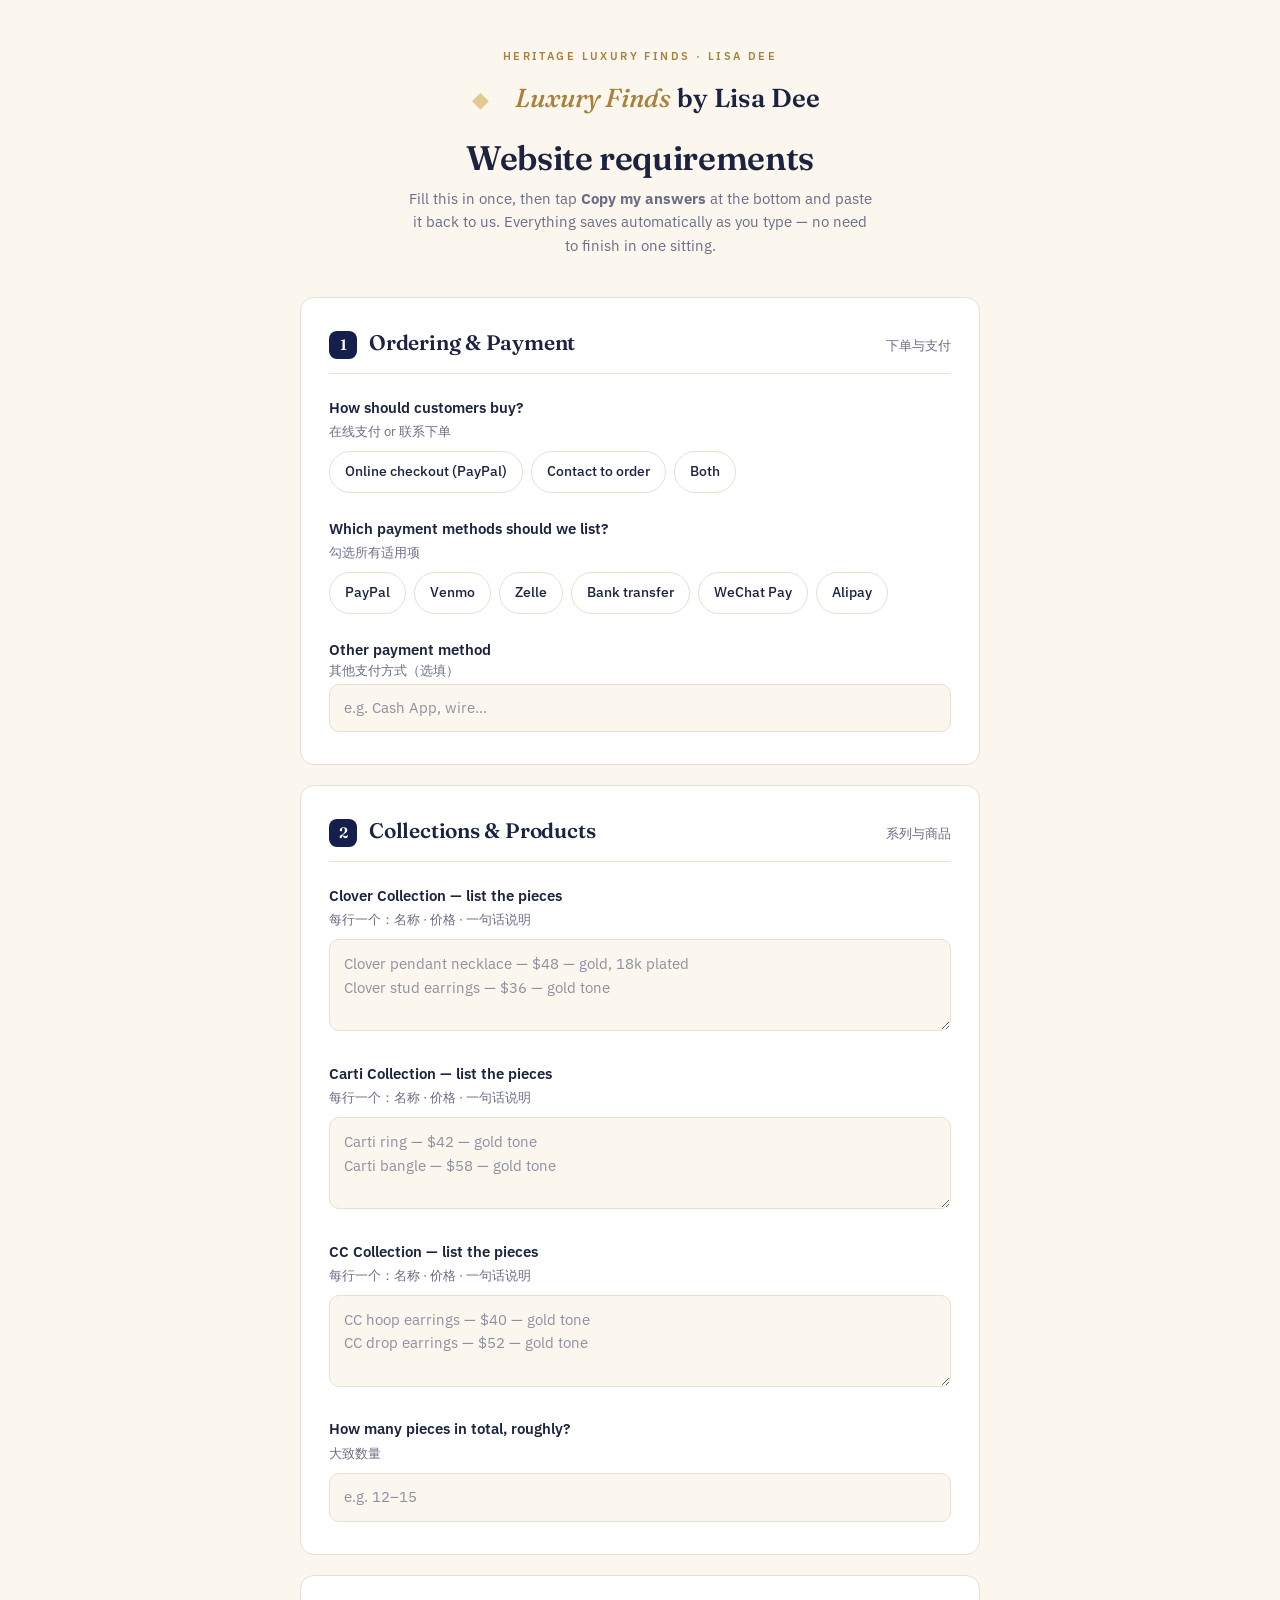
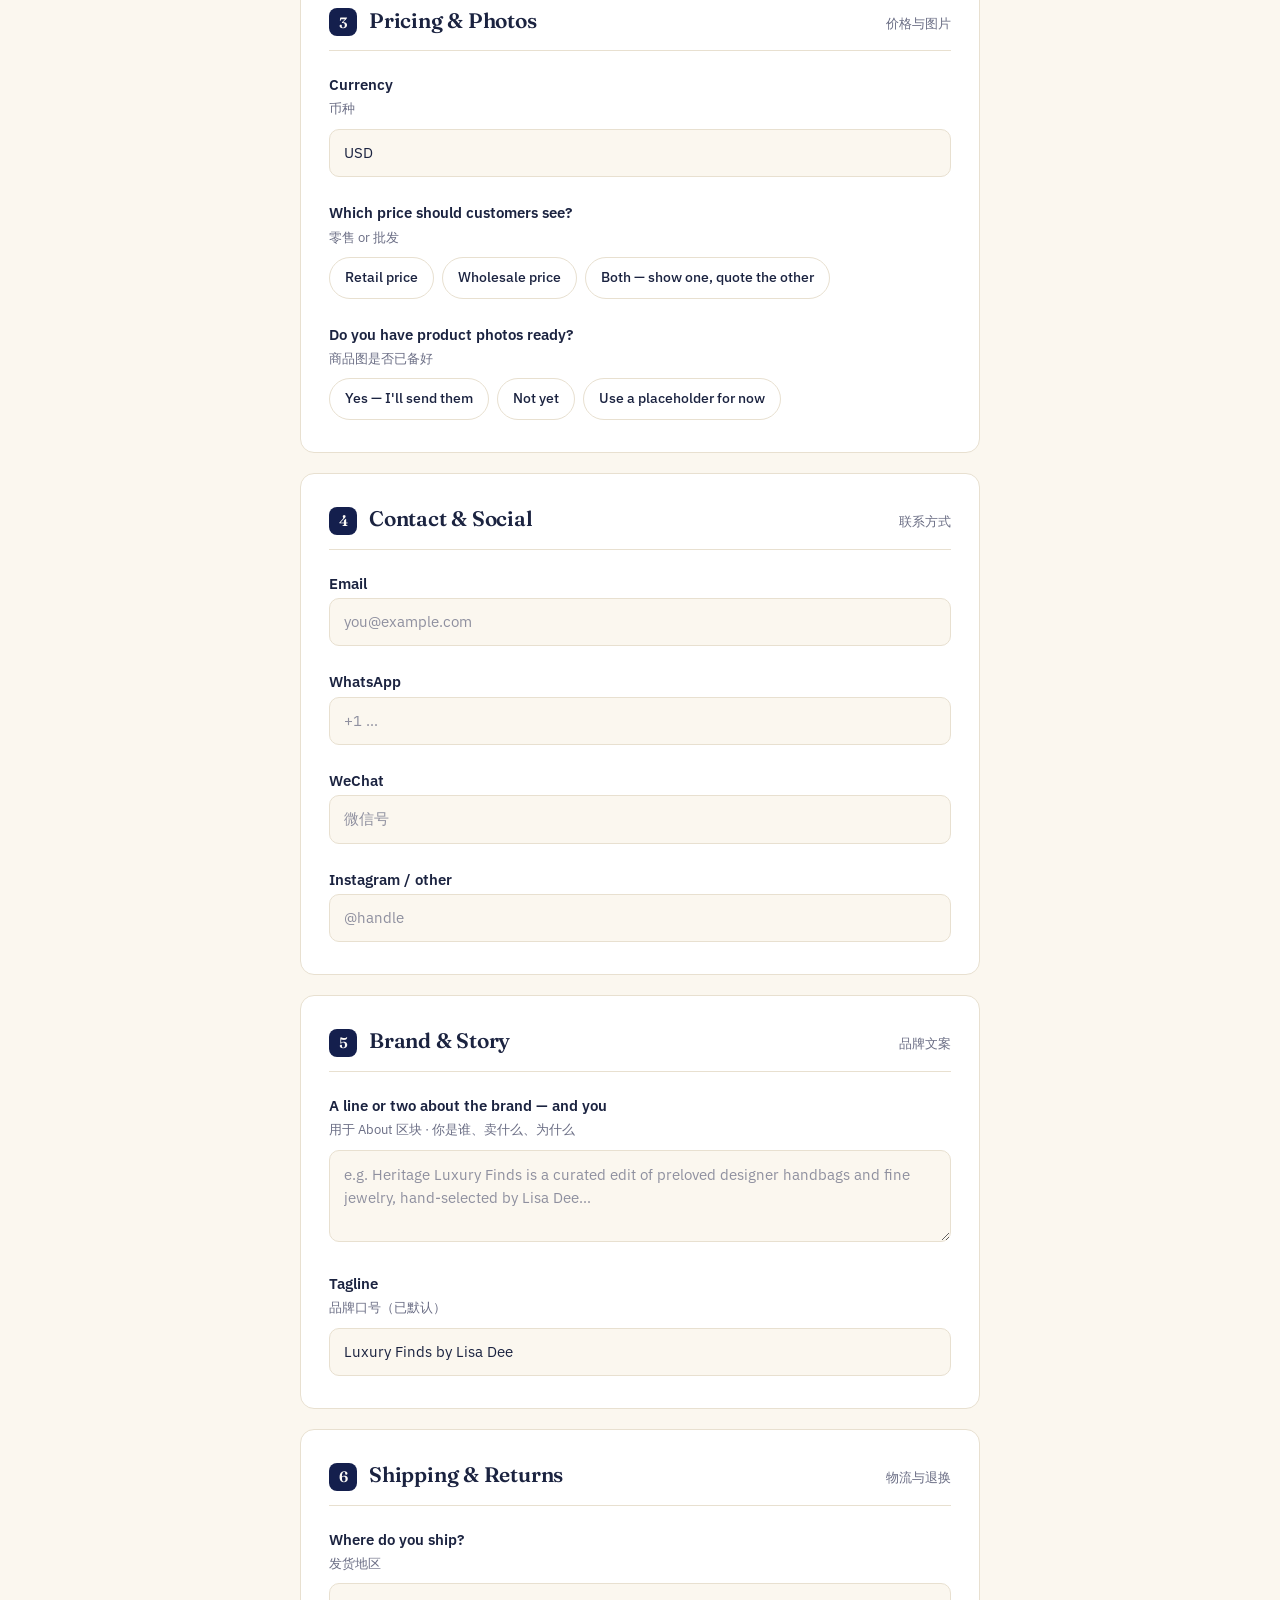
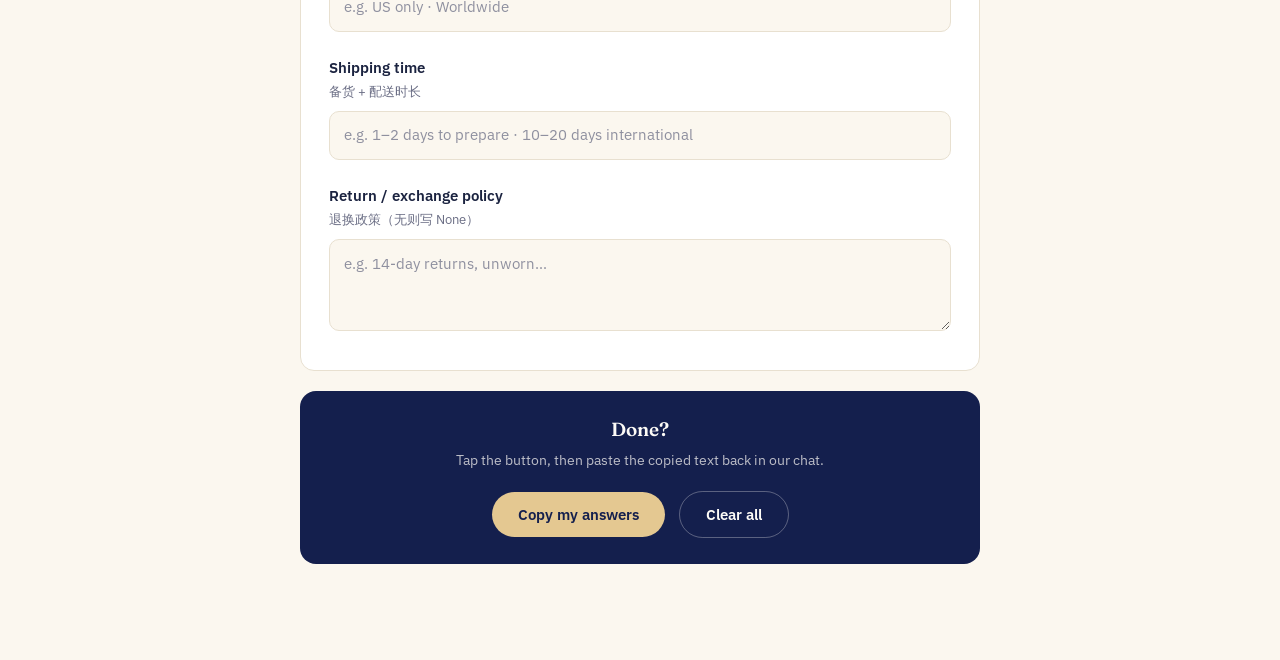
==== brief.html @ 06c623bc "Add Lisa Dee requirements brief page" ====
<!DOCTYPE html>
<html lang="en">
<head>
  <meta charset="UTF-8">
  <meta name="viewport" content="width=device-width, initial-scale=1.0">
  <title>Lisa Dee Website Brief</title>
  <link rel="preconnect" href="https://fonts.googleapis.com">
  <link rel="preconnect" href="https://fonts.gstatic.com" crossorigin>
  <link rel="stylesheet" href="https://fonts.googleapis.com/css2?family=Fraunces:ital,opsz,wght@0,9..144,500;0,9..144,600;1,9..144,500&family=IBM+Plex+Sans:wght@400;500;600&display=swap">
  <style>
    :root{
      --bg:#FBF7EF;
      --surface:#FFFFFF;
      --ink:#1B2340;
      --muted:#6B6E85;
      --line:#E8E0D0;
      --brand:#141F4D;
      --brand-ink:#FDFBF7;
      --accent:#A9803C;
      --gold:#E4C891;
      --focus:#A9803C;
    }
    @media (prefers-color-scheme: dark){
      :root:not([data-theme="light"]){
        --bg:#0C1330;
        --surface:#131B3E;
        --ink:#F3EBDD;
        --muted:#A6ACC6;
        --line:#2A3358;
        --brand:#1D2A5C;
        --brand-ink:#FDFBF7;
        --accent:#E4C891;
        --gold:#E4C891;
        --focus:#E4C891;
      }
    }
    :root[data-theme="dark"]{
      --bg:#0C1330;
      --surface:#131B3E;
      --ink:#F3EBDD;
      --muted:#A6ACC6;
      --line:#2A3358;
      --brand:#1D2A5C;
      --brand-ink:#FDFBF7;
      --accent:#E4C891;
      --gold:#E4C891;
      --focus:#E4C891;
    }

    *{ box-sizing:border-box; }
    html{ -webkit-text-size-adjust:100%; }
    body{
      margin:0;
      background:var(--bg);
      color:var(--ink);
      font-family:'IBM Plex Sans', system-ui, -apple-system, 'Segoe UI', sans-serif;
      line-height:1.55;
      font-size:15px;
    }

    .wrap{ max-width:720px; margin:0 auto; padding:48px 20px 96px; }

    /* Header */
    .header{ text-align:center; margin-bottom:40px; }
    .eyebrow{
      font-size:11px; font-weight:600; letter-spacing:.22em; text-transform:uppercase;
      color:var(--accent); margin:0 0 14px;
    }
    .brand-lockup{ display:flex; align-items:center; justify-content:center; gap:14px; margin-bottom:20px; }
    .brand-mark{ width:40px; height:40px; display:grid; place-items:center; flex:none; }
    .brand-mark::before{ content:"◆"; font-size:22px; line-height:1; color:var(--gold); }
    .brand-name{
      font-family:'Fraunces', Georgia, 'Times New Roman', serif;
      font-weight:600; font-size:26px; line-height:1.05; text-align:left;
    }
    .brand-name em{ font-style:italic; font-weight:500; color:var(--accent); }
    h1{
      font-family:'Fraunces', Georgia, 'Times New Roman', serif;
      font-weight:600; font-size:34px; line-height:1.12; margin:0 0 10px;
      text-wrap:balance; letter-spacing:-.01em;
    }
    .lede{ color:var(--muted); max-width:52ch; margin:0 auto; font-size:15px; }

    /* Saved pill */
    #saved{
      position:fixed; top:16px; right:16px; z-index:10;
      background:var(--surface); color:var(--muted);
      border:1px solid var(--line); border-radius:999px;
      padding:7px 14px; font-size:12.5px; font-weight:500;
      display:flex; align-items:center; gap:6px;
      opacity:0; transform:translateY(-6px); transition:opacity .25s, transform .25s;
      pointer-events:none;
    }
    #saved::before{ content:"●"; color:#3C9A6B; font-size:9px; }
    #saved.show{ opacity:1; transform:translateY(0); }

    /* Sections */
    .sec{
      background:var(--surface);
      border:1px solid var(--line);
      border-radius:14px;
      padding:28px 28px 8px;
      margin-bottom:20px;
    }
    .sec-head{ display:flex; align-items:baseline; gap:12px; margin-bottom:22px; padding-bottom:14px; border-bottom:1px solid var(--line); }
    .sec-num{
      font-family:'Fraunces', Georgia, serif; font-weight:600; font-size:15px;
      color:var(--brand-ink); background:var(--brand);
      width:28px; height:28px; border-radius:8px; display:grid; place-items:center; flex:none;
    }
    .sec-title{
      font-family:'Fraunces', Georgia, serif; font-weight:600; font-size:21px; margin:0;
      letter-spacing:-.01em;
    }
    .sec-cn{ color:var(--muted); font-size:13px; margin-left:auto; }

    /* Fields */
    .field{ margin-bottom:24px; }
    .q{ display:block; font-weight:600; font-size:15px; margin-bottom:3px; }
    .hint{ display:block; font-weight:400; font-size:12.5px; color:var(--muted); margin-bottom:10px; }

    .opts{ display:flex; flex-wrap:wrap; gap:8px; }
    .opt{ position:relative; cursor:pointer; }
    .opt input{ position:absolute; opacity:0; width:1px; height:1px; }
    .opt span{
      display:inline-flex; align-items:center; padding:9px 15px;
      border:1px solid var(--line); border-radius:999px;
      background:transparent; color:var(--ink);
      font-size:14px; font-weight:500; transition:background .15s, color .15s, border-color .15s;
    }
    .opt:hover span{ border-color:var(--accent); }
    .opt input:checked + span{ background:var(--brand); border-color:var(--brand); color:var(--brand-ink); }
    .opt input:focus-visible + span{ outline:2px solid var(--focus); outline-offset:2px; }

    .text, textarea{
      width:100%; padding:12px 14px; font:inherit; font-size:14.5px;
      color:var(--ink); background:var(--bg);
      border:1px solid var(--line); border-radius:10px;
      transition:border-color .15s, box-shadow .15s;
    }
    .text::placeholder, textarea::placeholder{ color:var(--muted); opacity:.75; }
    .text:focus, textarea:focus{
      outline:none; border-color:var(--accent);
      box-shadow:0 0 0 3px color-mix(in srgb, var(--accent) 22%, transparent);
    }
    textarea{ resize:vertical; min-height:92px; line-height:1.6; }

    /* Action bar */
    .actions{
      background:var(--brand); color:var(--brand-ink);
      border-radius:16px; padding:24px 24px 26px; text-align:center;
    }
    .actions h2{
      font-family:'Fraunces', Georgia, serif; font-weight:600; font-size:19px; margin:0 0 6px;
    }
    .actions p{ color:color-mix(in srgb, var(--brand-ink) 72%, transparent); font-size:13.5px; margin:0 0 20px; }
    .btn{
      font-family:inherit; font-size:15px; font-weight:600; cursor:pointer;
      border:none; border-radius:999px; padding:13px 26px;
      transition:transform .1s, background .15s, opacity .15s;
    }
    .btn:active{ transform:translateY(1px); }
    .btn-primary{ background:var(--gold); color:var(--brand); }
    .btn-primary:hover{ background:color-mix(in srgb, var(--gold) 88%, white); }
    .btn-ghost{
      background:transparent; color:var(--brand-ink);
      border:1px solid color-mix(in srgb, var(--brand-ink) 30%, transparent);
      margin-left:10px;
    }
    .btn-ghost:hover{ border-color:var(--brand-ink); }

    @media (max-width:520px){
      .wrap{ padding:36px 14px 72px; }
      .sec{ padding:22px 18px 6px; }
      h1{ font-size:29px; }
      .brand-name{ font-size:22px; }
      .btn-primary{ width:100%; }
      .btn-ghost{ width:100%; margin-left:0; margin-top:10px; }
    }
  </style>
</head>
<body>

<div class="wrap">

  <header class="header">
    <p class="eyebrow">Heritage Luxury Finds · Lisa Dee</p>
    <div class="brand-lockup">
      <span class="brand-mark"></span>
      <span class="brand-name"><em>Luxury Finds</em> by Lisa Dee</span>
    </div>
    <h1>Website requirements</h1>
    <p class="lede">Fill this in once, then tap <strong>Copy my answers</strong> at the bottom and paste it back to us. Everything saves automatically as you type — no need to finish in one sitting.</p>
  </header>

  <span id="saved">Saved</span>

  <!-- 1 -->
  <section class="sec">
    <div class="sec-head"><span class="sec-num">1</span><h2 class="sec-title">Ordering &amp; Payment</h2><span class="sec-cn">下单与支付</span></div>

    <div class="field" data-sec="Ordering & Payment" data-label="How customers buy">
      <span class="q">How should customers buy?</span>
      <span class="hint">在线支付 or 联系下单</span>
      <div class="opts">
        <label class="opt"><input type="radio" name="buy" value="Online checkout (PayPal)"><span>Online checkout (PayPal)</span></label>
        <label class="opt"><input type="radio" name="buy" value="Contact to order"><span>Contact to order</span></label>
        <label class="opt"><input type="radio" name="buy" value="Both"><span>Both</span></label>
      </div>
    </div>

    <div class="field" data-sec="Ordering & Payment" data-label="Payment methods">
      <span class="q">Which payment methods should we list?</span>
      <span class="hint">勾选所有适用项</span>
      <div class="opts">
        <label class="opt"><input type="checkbox" value="PayPal"><span>PayPal</span></label>
        <label class="opt"><input type="checkbox" value="Venmo"><span>Venmo</span></label>
        <label class="opt"><input type="checkbox" value="Zelle"><span>Zelle</span></label>
        <label class="opt"><input type="checkbox" value="Bank transfer"><span>Bank transfer</span></label>
        <label class="opt"><input type="checkbox" value="WeChat Pay"><span>WeChat Pay</span></label>
        <label class="opt"><input type="checkbox" value="Alipay"><span>Alipay</span></label>
      </div>
    </div>

    <div class="field" data-sec="Ordering & Payment" data-label="Other payment method">
      <label class="q" for="otherpay">Other payment method <span class="hint" style="margin-bottom:0">其他支付方式（选填）</span></label>
      <input class="text" id="otherpay" type="text" placeholder="e.g. Cash App, wire…">
    </div>
  </section>

  <!-- 2 -->
  <section class="sec">
    <div class="sec-head"><span class="sec-num">2</span><h2 class="sec-title">Collections &amp; Products</h2><span class="sec-cn">系列与商品</span></div>

    <div class="field" data-sec="Collections & Products" data-label="Clover Collection pieces">
      <label class="q" for="clover">Clover Collection — list the pieces</label>
      <span class="hint">每行一个：名称 · 价格 · 一句话说明</span>
      <textarea id="clover" placeholder="Clover pendant necklace — $48 — gold, 18k plated&#10;Clover stud earrings — $36 — gold tone"></textarea>
    </div>

    <div class="field" data-sec="Collections & Products" data-label="Carti Collection pieces">
      <label class="q" for="carti">Carti Collection — list the pieces</label>
      <span class="hint">每行一个：名称 · 价格 · 一句话说明</span>
      <textarea id="carti" placeholder="Carti ring — $42 — gold tone&#10;Carti bangle — $58 — gold tone"></textarea>
    </div>

    <div class="field" data-sec="Collections & Products" data-label="CC Collection pieces">
      <label class="q" for="cc">CC Collection — list the pieces</label>
      <span class="hint">每行一个：名称 · 价格 · 一句话说明</span>
      <textarea id="cc" placeholder="CC hoop earrings — $40 — gold tone&#10;CC drop earrings — $52 — gold tone"></textarea>
    </div>

    <div class="field" data-sec="Collections & Products" data-label="Total pieces roughly">
      <label class="q" for="total">How many pieces in total, roughly?</label>
      <span class="hint">大致数量</span>
      <input class="text" id="total" type="text" placeholder="e.g. 12–15">
    </div>
  </section>

  <!-- 3 -->
  <section class="sec">
    <div class="sec-head"><span class="sec-num">3</span><h2 class="sec-title">Pricing &amp; Photos</h2><span class="sec-cn">价格与图片</span></div>

    <div class="field" data-sec="Pricing & Photos" data-label="Currency">
      <label class="q" for="currency">Currency</label>
      <span class="hint">币种</span>
      <input class="text" id="currency" type="text" value="USD" placeholder="e.g. USD">
    </div>

    <div class="field" data-sec="Pricing & Photos" data-label="Price shown to customers">
      <span class="q">Which price should customers see?</span>
      <span class="hint">零售 or 批发</span>
      <div class="opts">
        <label class="opt"><input type="radio" name="price" value="Retail price"><span>Retail price</span></label>
        <label class="opt"><input type="radio" name="price" value="Wholesale price"><span>Wholesale price</span></label>
        <label class="opt"><input type="radio" name="price" value="Both — show one, quote the other"><span>Both — show one, quote the other</span></label>
      </div>
    </div>

    <div class="field" data-sec="Pricing & Photos" data-label="Product photos ready">
      <span class="q">Do you have product photos ready?</span>
      <span class="hint">商品图是否已备好</span>
      <div class="opts">
        <label class="opt"><input type="radio" name="photos" value="Yes — I'll send them"><span>Yes — I'll send them</span></label>
        <label class="opt"><input type="radio" name="photos" value="Not yet"><span>Not yet</span></label>
        <label class="opt"><input type="radio" name="photos" value="Use a placeholder for now"><span>Use a placeholder for now</span></label>
      </div>
    </div>
  </section>

  <!-- 4 -->
  <section class="sec">
    <div class="sec-head"><span class="sec-num">4</span><h2 class="sec-title">Contact &amp; Social</h2><span class="sec-cn">联系方式</span></div>

    <div class="field" data-sec="Contact & Social" data-label="Email">
      <label class="q" for="email">Email</label>
      <input class="text" id="email" type="email" placeholder="you@example.com">
    </div>
    <div class="field" data-sec="Contact & Social" data-label="WhatsApp">
      <label class="q" for="whatsapp">WhatsApp</label>
      <input class="text" id="whatsapp" type="text" placeholder="+1 …">
    </div>
    <div class="field" data-sec="Contact & Social" data-label="WeChat">
      <label class="q" for="wechat">WeChat</label>
      <input class="text" id="wechat" type="text" placeholder="微信号">
    </div>
    <div class="field" data-sec="Contact & Social" data-label="Instagram or other">
      <label class="q" for="insta">Instagram / other</label>
      <input class="text" id="insta" type="text" placeholder="@handle">
    </div>
  </section>

  <!-- 5 -->
  <section class="sec">
    <div class="sec-head"><span class="sec-num">5</span><h2 class="sec-title">Brand &amp; Story</h2><span class="sec-cn">品牌文案</span></div>

    <div class="field" data-sec="Brand & Story" data-label="About the brand">
      <label class="q" for="about">A line or two about the brand — and you</label>
      <span class="hint">用于 About 区块 · 你是谁、卖什么、为什么</span>
      <textarea id="about" placeholder="e.g. Heritage Luxury Finds is a curated edit of preloved designer handbags and fine jewelry, hand-selected by Lisa Dee…"></textarea>
    </div>

    <div class="field" data-sec="Brand & Story" data-label="Tagline">
      <label class="q" for="tagline">Tagline</label>
      <span class="hint">品牌口号（已默认）</span>
      <input class="text" id="tagline" type="text" value="Luxury Finds by Lisa Dee" placeholder="Luxury Finds by Lisa Dee">
    </div>
  </section>

  <!-- 6 -->
  <section class="sec">
    <div class="sec-head"><span class="sec-num">6</span><h2 class="sec-title">Shipping &amp; Returns</h2><span class="sec-cn">物流与退换</span></div>

    <div class="field" data-sec="Shipping & Returns" data-label="Shipping regions">
      <label class="q" for="regions">Where do you ship?</label>
      <span class="hint">发货地区</span>
      <input class="text" id="regions" type="text" placeholder="e.g. US only · Worldwide">
    </div>
    <div class="field" data-sec="Shipping & Returns" data-label="Shipping time">
      <label class="q" for="shiptime">Shipping time</label>
      <span class="hint">备货 + 配送时长</span>
      <input class="text" id="shiptime" type="text" placeholder="e.g. 1–2 days to prepare · 10–20 days international">
    </div>
    <div class="field" data-sec="Shipping & Returns" data-label="Return policy">
      <label class="q" for="returns">Return / exchange policy</label>
      <span class="hint">退换政策（无则写 None）</span>
      <textarea id="returns" placeholder="e.g. 14-day returns, unworn…"></textarea>
    </div>
  </section>

  <!-- Actions -->
  <div class="actions">
    <h2>Done?</h2>
    <p>Tap the button, then paste the copied text back in our chat.</p>
    <button class="btn btn-primary" id="copyBtn" type="button">Copy my answers</button>
    <button class="btn btn-ghost" id="clearBtn" type="button">Clear all</button>
  </div>

</div>

<script>
(function(){
  var fields = Array.prototype.slice.call(document.querySelectorAll('.field'));
  var KEY = 'lisa-dee-requirements-v1';

  function read(){
    var d = {};
    fields.forEach(function(f){
      var key = f.getAttribute('data-label');
      var radios = f.querySelectorAll('input[type=radio]');
      if(radios.length){
        var c = f.querySelector('input[type=radio]:checked');
        if(c) d[key] = {type:'radio', value:c.value};
        return;
      }
      var checks = f.querySelectorAll('input[type=checkbox]');
      if(checks.length){
        d[key] = {type:'check', value: Array.prototype.map.call(checks, function(c){ return c.checked ? c.value : null; }).filter(Boolean)};
        return;
      }
      var t = f.querySelector('input[type=text], input[type=email], textarea');
      if(t) d[key] = {type:'text', value:t.value};
    });
    return d;
  }

  function save(){
    try{ localStorage.setItem(KEY, JSON.stringify(read())); }catch(e){}
    var pill = document.getElementById('saved');
    pill.classList.add('show');
    clearTimeout(save._t);
    save._t = setTimeout(function(){ pill.classList.remove('show'); }, 1500);
  }

  function restore(){
    var raw; try{ raw = localStorage.getItem(KEY); }catch(e){}
    if(!raw) return;
    var d; try{ d = JSON.parse(raw); }catch(e){ return; }
    fields.forEach(function(f){
      var key = f.getAttribute('data-label');
      if(!d[key]) return;
      if(d[key].type === 'radio'){
        var r = f.querySelector('input[type=radio][value="' + d[key].value + '"]');
        if(r) r.checked = true;
      } else if(d[key].type === 'check'){
        var vals = d[key].value || [];
        f.querySelectorAll('input[type=checkbox]').forEach(function(c){ c.checked = vals.indexOf(c.value) > -1; });
      } else {
        var t = f.querySelector('input[type=text], input[type=email], textarea');
        if(t) t.value = d[key].value;
      }
    });
  }

  document.addEventListener('input', save);
  document.addEventListener('change', save);

  function getValue(f){
    var radios = f.querySelectorAll('input[type=radio]');
    if(radios.length){ var c = f.querySelector('input[type=radio]:checked'); return c ? c.value : ''; }
    var checks = f.querySelectorAll('input[type=checkbox]');
    if(checks.length){ return Array.prototype.map.call(checks, function(c){ return c.checked ? c.value : null; }).filter(Boolean).join(', '); }
    var t = f.querySelector('input[type=text], input[type=email], textarea');
    return t ? t.value.trim() : '';
  }

  var copyBtn = document.getElementById('copyBtn');
  copyBtn.addEventListener('click', function(){
    var out = 'LISA DEE — WEBSITE REQUIREMENTS\n';
    out += '========================================\n';
    var lastSec = null;
    fields.forEach(function(f){
      var sec = f.getAttribute('data-sec');
      if(sec !== lastSec){
        out += '\n' + sec.toUpperCase() + '\n' + new Array(sec.length + 1).join('-') + '\n';
        lastSec = sec;
      }
      var label = f.getAttribute('data-label');
      var val = getValue(f);
      out += '• ' + label + ': ' + (val || '—') + '\n';
    });
    out += '\n';
    copyText(out);
  });

  function copyText(text){
    function done(){
      copyBtn.textContent = 'Copied ✓';
      setTimeout(function(){ copyBtn.textContent = 'Copy my answers'; }, 1800);
    }
    if(navigator.clipboard && navigator.clipboard.writeText){
      navigator.clipboard.writeText(text).then(done).catch(function(){ fallback(); });
    } else { fallback(); }
    function fallback(){
      var ta = document.createElement('textarea');
      ta.value = text; document.body.appendChild(ta); ta.select();
      try{ document.execCommand('copy'); }catch(e){}
      document.body.removeChild(ta); done();
    }
  }

  var clearBtn = document.getElementById('clearBtn');
  clearBtn.addEventListener('click', function(){
    if(!confirm('Clear all answers? This can\'t be undone.')) return;
    fields.forEach(function(f){
      f.querySelectorAll('input[type=radio], input[type=checkbox]').forEach(function(i){ i.checked = false; });
      var t = f.querySelector('input[type=text], input[type=email], textarea');
      if(t) t.value = '';
    });
    try{ localStorage.removeItem(KEY); }catch(e){}
    save();
  });

  restore();
})();
</script>
</body>
</html>
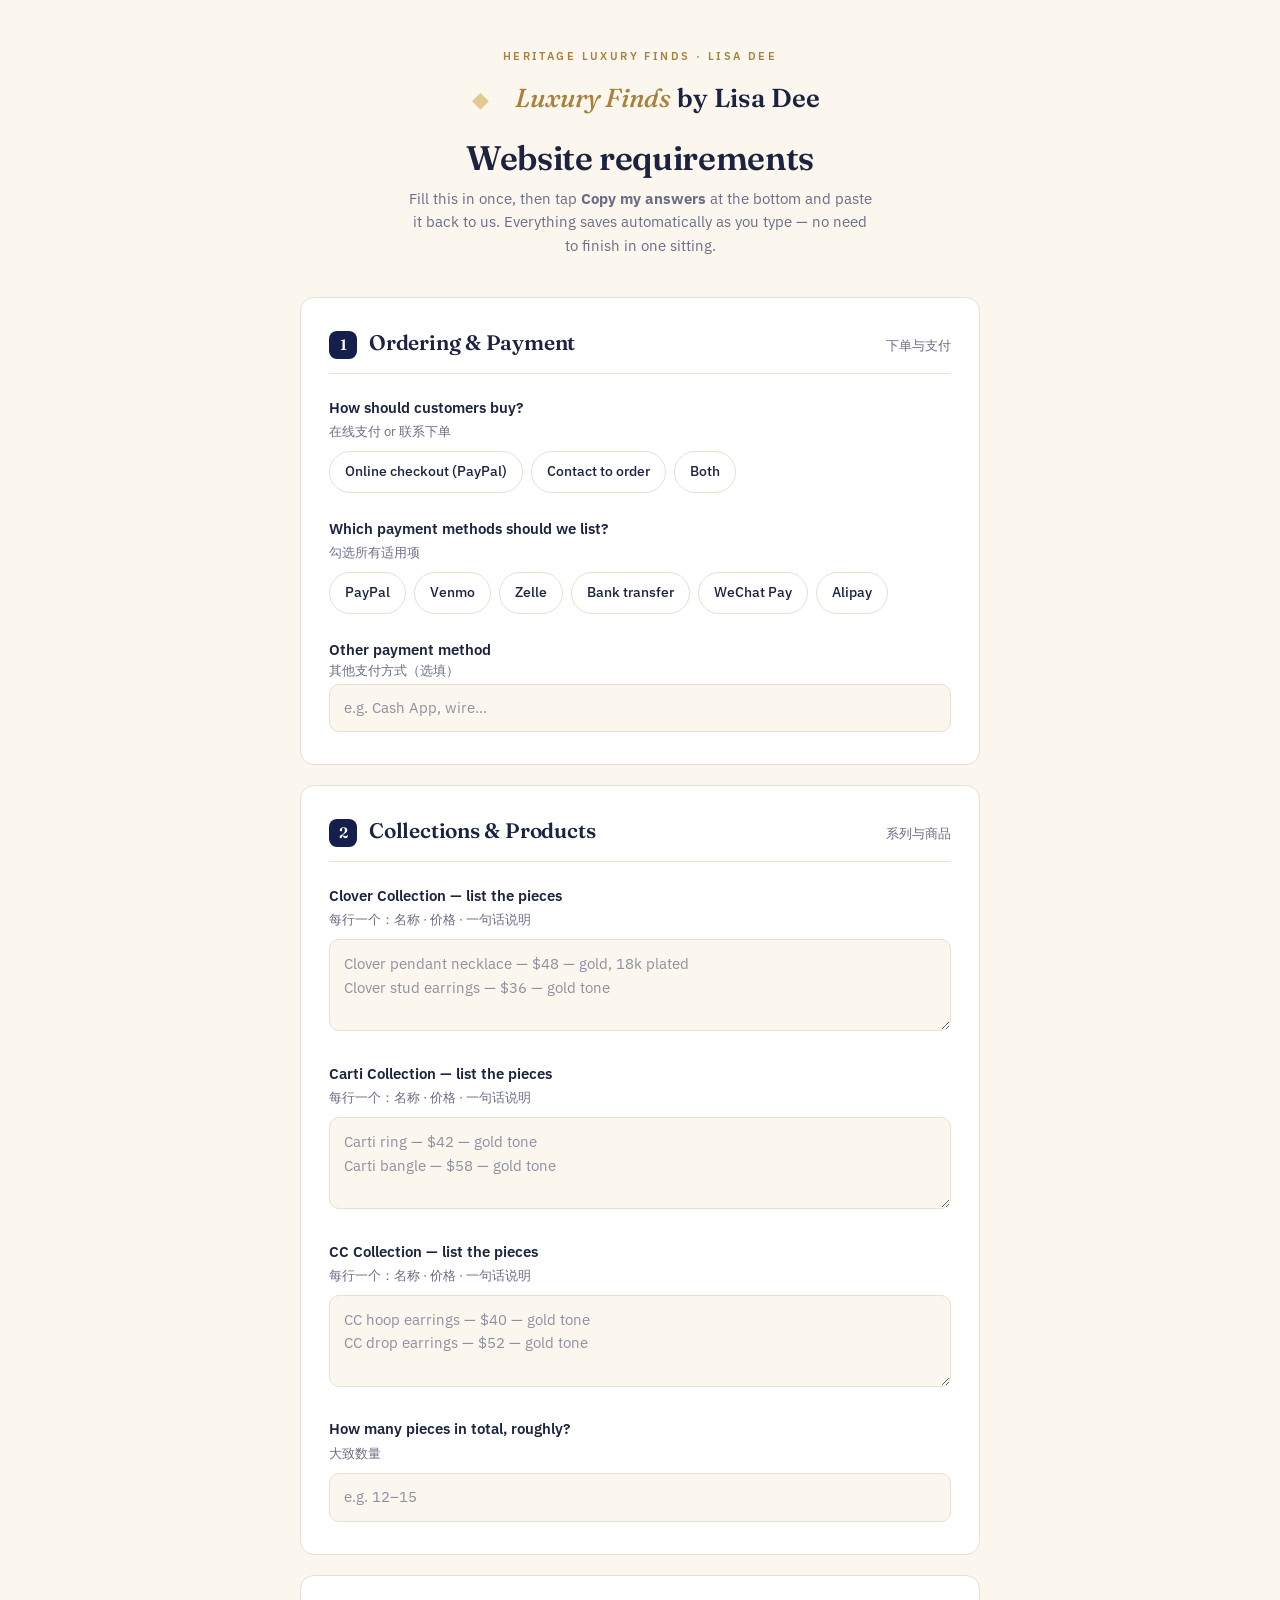
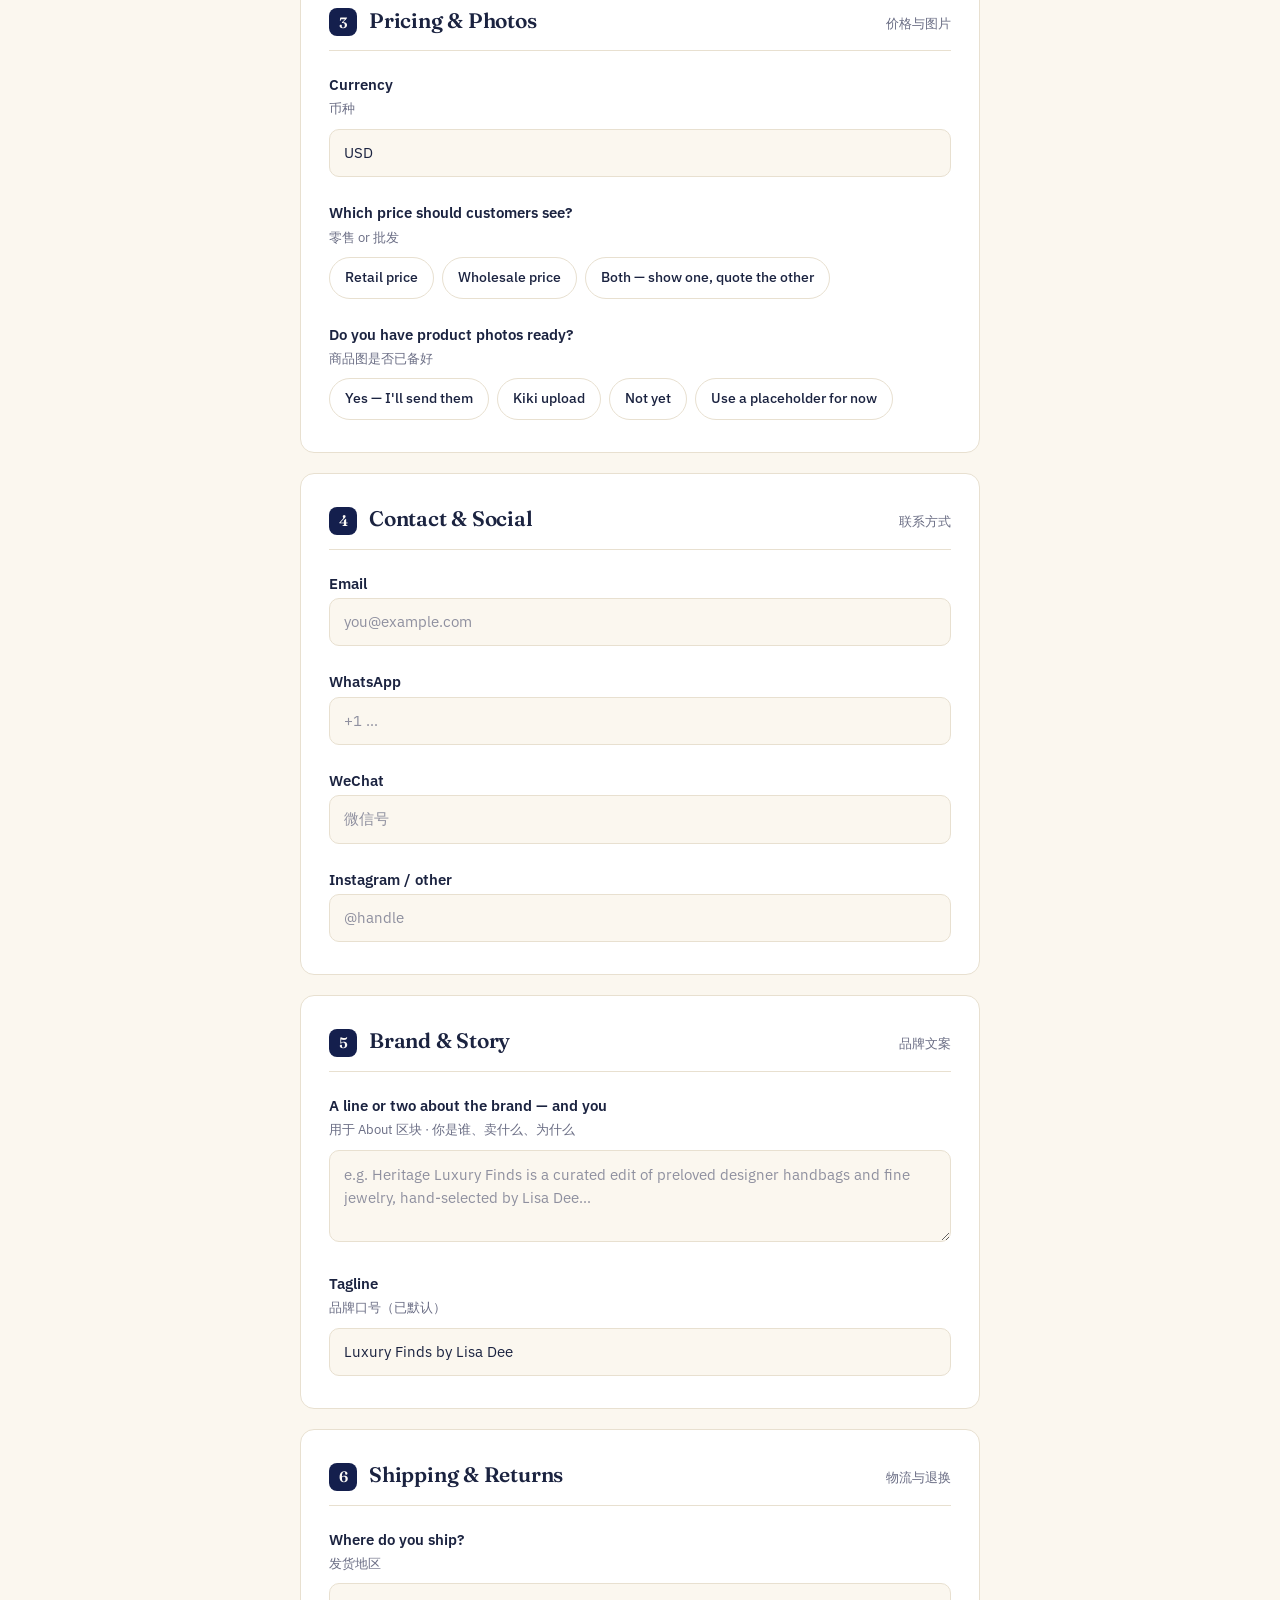
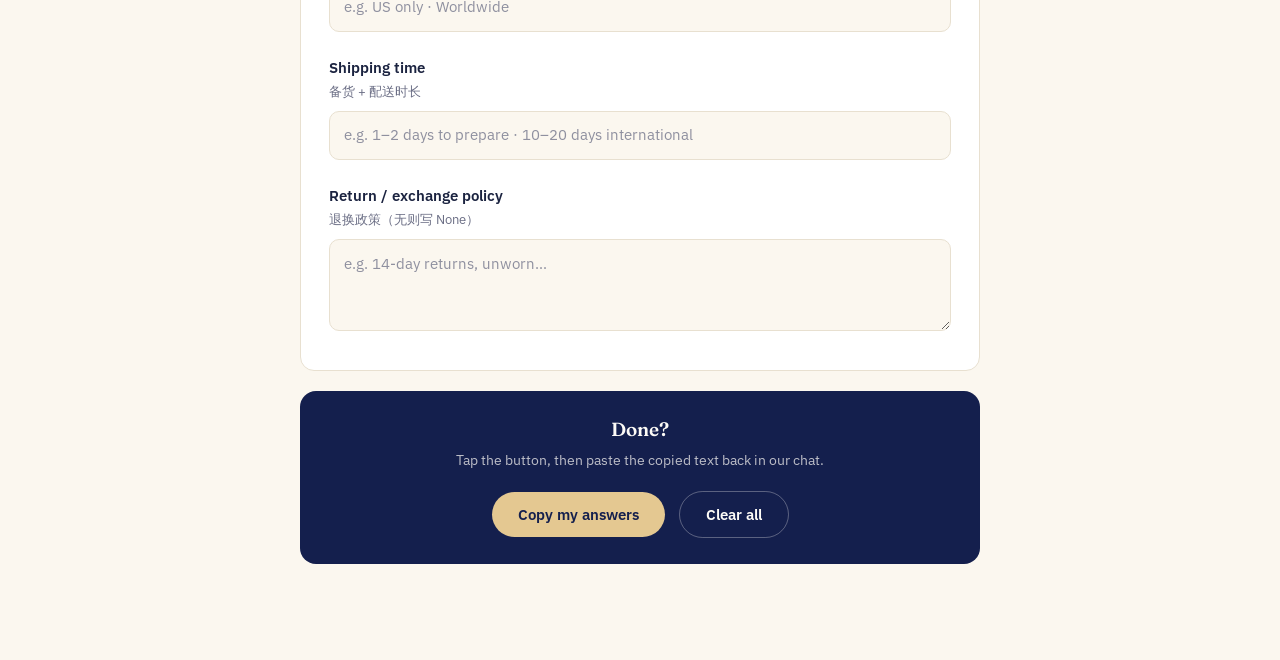
==== commit 79bfdd6f: "Add Kiki upload photo option to brief" ====
--- a/brief.html
+++ b/brief.html
@@ -282,6 +282,7 @@
       <span class="hint">商品图是否已备好</span>
       <div class="opts">
         <label class="opt"><input type="radio" name="photos" value="Yes — I'll send them"><span>Yes — I'll send them</span></label>
+        <label class="opt"><input type="radio" name="photos" value="Kiki upload"><span>Kiki upload</span></label>
         <label class="opt"><input type="radio" name="photos" value="Not yet"><span>Not yet</span></label>
         <label class="opt"><input type="radio" name="photos" value="Use a placeholder for now"><span>Use a placeholder for now</span></label>
       </div>
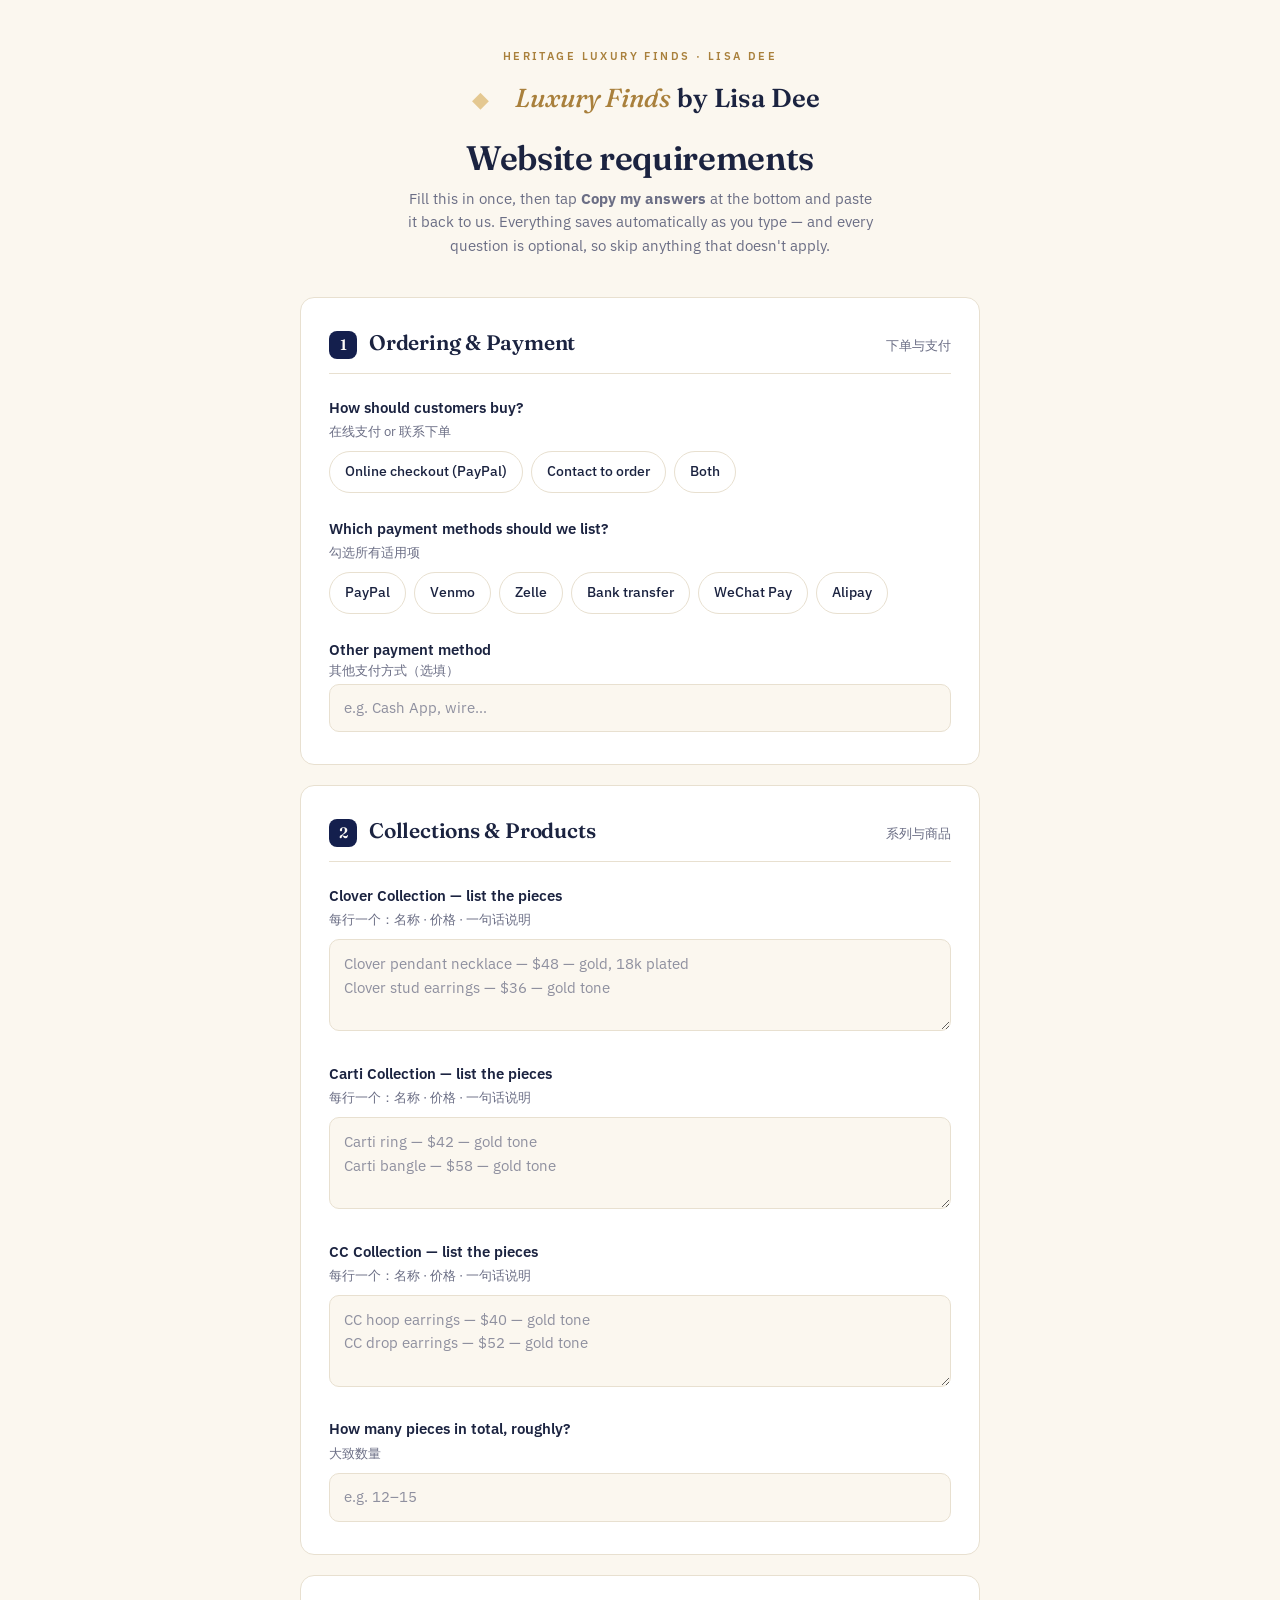
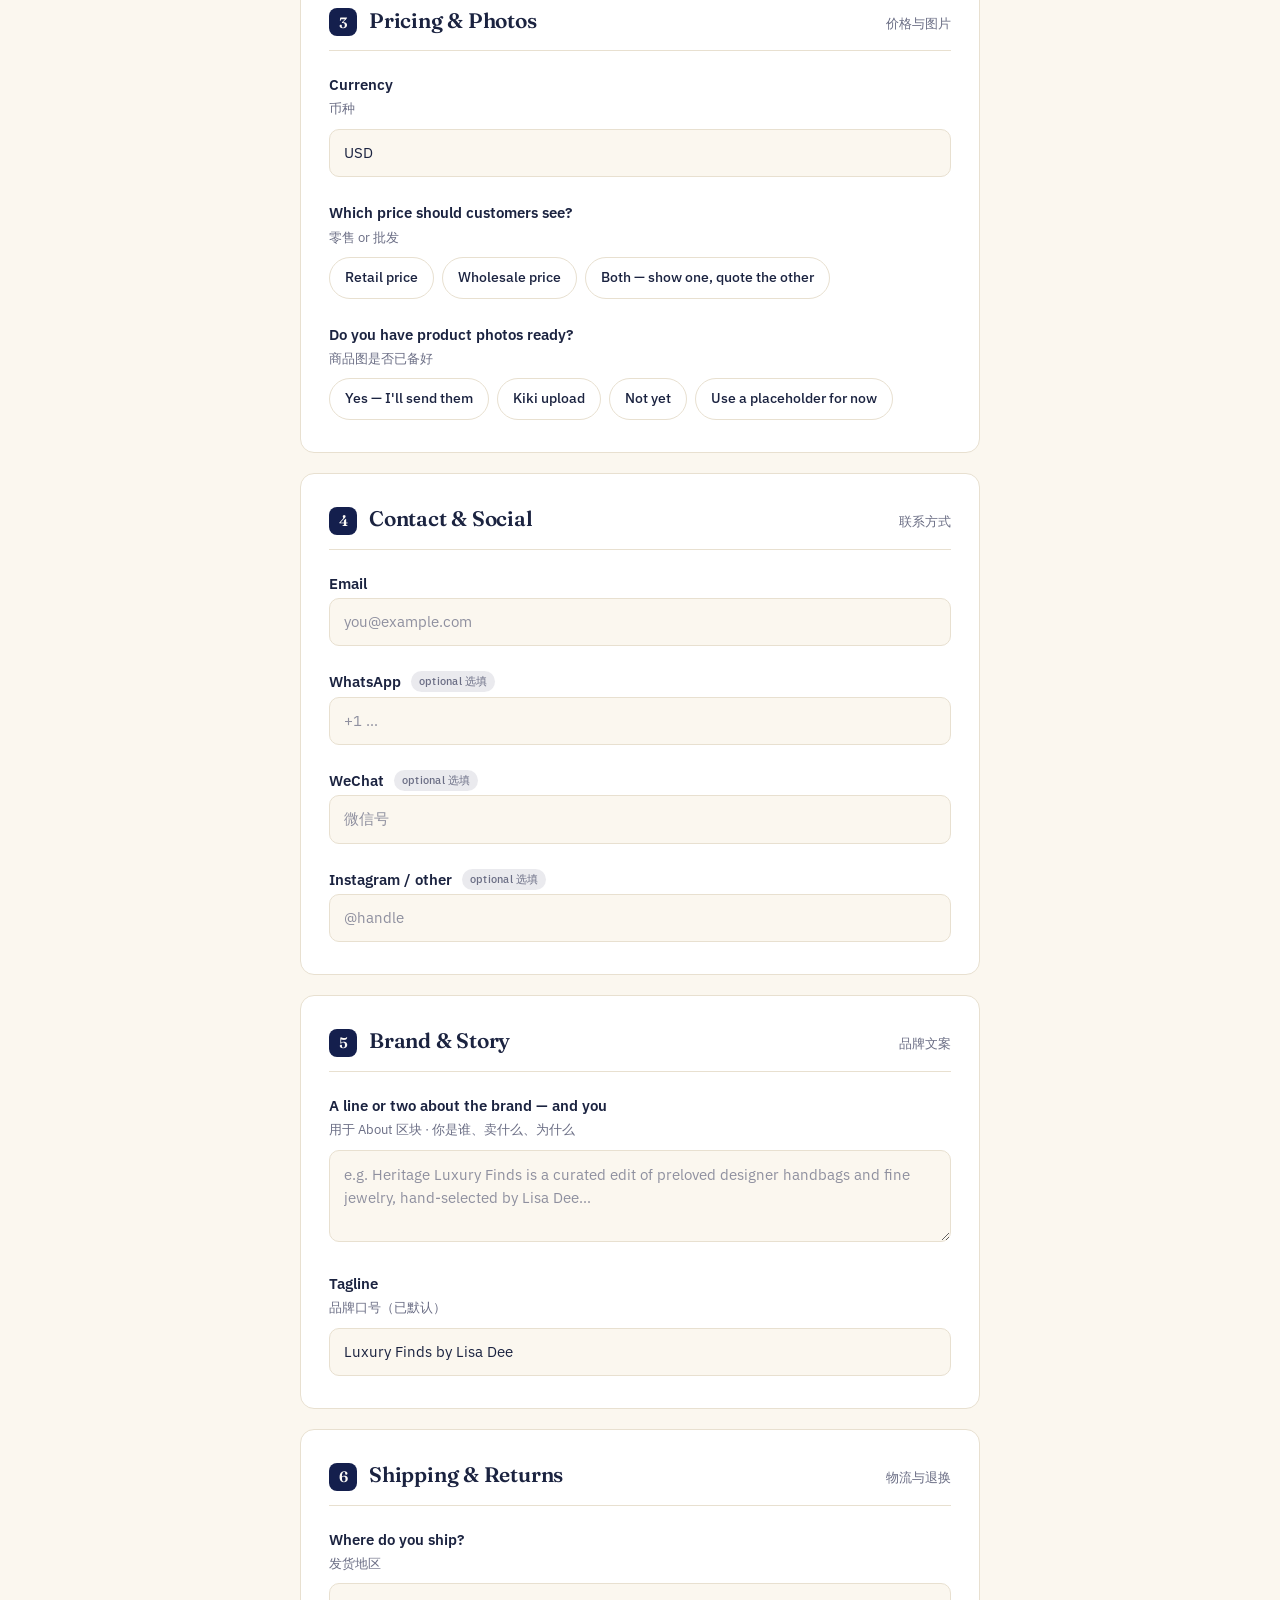
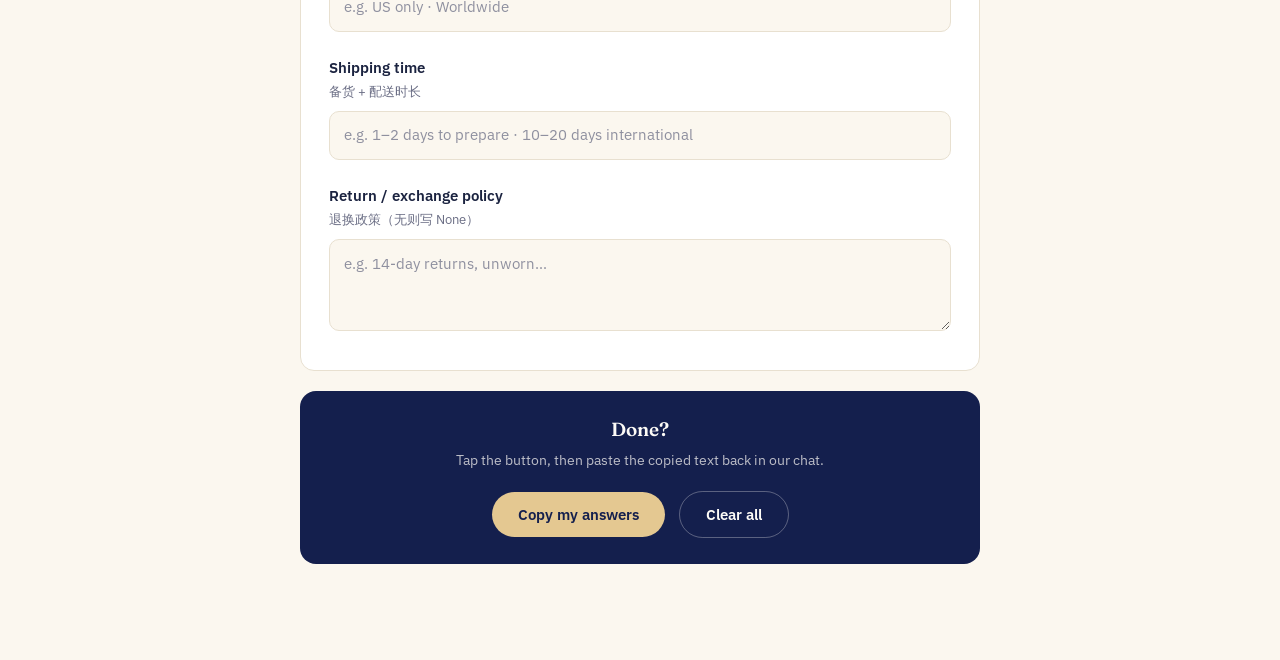
==== commit 3a4dcaf1: "Mark optional fields on requirements brief" ====
--- a/brief.html
+++ b/brief.html
@@ -118,6 +118,7 @@
     .field{ margin-bottom:24px; }
     .q{ display:block; font-weight:600; font-size:15px; margin-bottom:3px; }
     .hint{ display:block; font-weight:400; font-size:12.5px; color:var(--muted); margin-bottom:10px; }
+    .tag{ display:inline-block; font-size:11px; font-weight:500; color:var(--muted); background:color-mix(in srgb, var(--muted) 14%, transparent); padding:2px 8px; border-radius:999px; margin-left:6px; vertical-align:2px; letter-spacing:.02em; }
 
     .opts{ display:flex; flex-wrap:wrap; gap:8px; }
     .opt{ position:relative; cursor:pointer; }
@@ -190,7 +191,7 @@
       <span class="brand-name"><em>Luxury Finds</em> by Lisa Dee</span>
     </div>
     <h1>Website requirements</h1>
-    <p class="lede">Fill this in once, then tap <strong>Copy my answers</strong> at the bottom and paste it back to us. Everything saves automatically as you type — no need to finish in one sitting.</p>
+    <p class="lede">Fill this in once, then tap <strong>Copy my answers</strong> at the bottom and paste it back to us. Everything saves automatically as you type — and every question is optional, so skip anything that doesn't apply.</p>
   </header>
 
   <span id="saved">Saved</span>
@@ -298,15 +299,15 @@
       <input class="text" id="email" type="email" placeholder="you@example.com">
     </div>
     <div class="field" data-sec="Contact & Social" data-label="WhatsApp">
-      <label class="q" for="whatsapp">WhatsApp</label>
+      <label class="q" for="whatsapp">WhatsApp <span class="tag">optional 选填</span></label>
       <input class="text" id="whatsapp" type="text" placeholder="+1 …">
     </div>
     <div class="field" data-sec="Contact & Social" data-label="WeChat">
-      <label class="q" for="wechat">WeChat</label>
+      <label class="q" for="wechat">WeChat <span class="tag">optional 选填</span></label>
       <input class="text" id="wechat" type="text" placeholder="微信号">
     </div>
     <div class="field" data-sec="Contact & Social" data-label="Instagram or other">
-      <label class="q" for="insta">Instagram / other</label>
+      <label class="q" for="insta">Instagram / other <span class="tag">optional 选填</span></label>
       <input class="text" id="insta" type="text" placeholder="@handle">
     </div>
   </section>
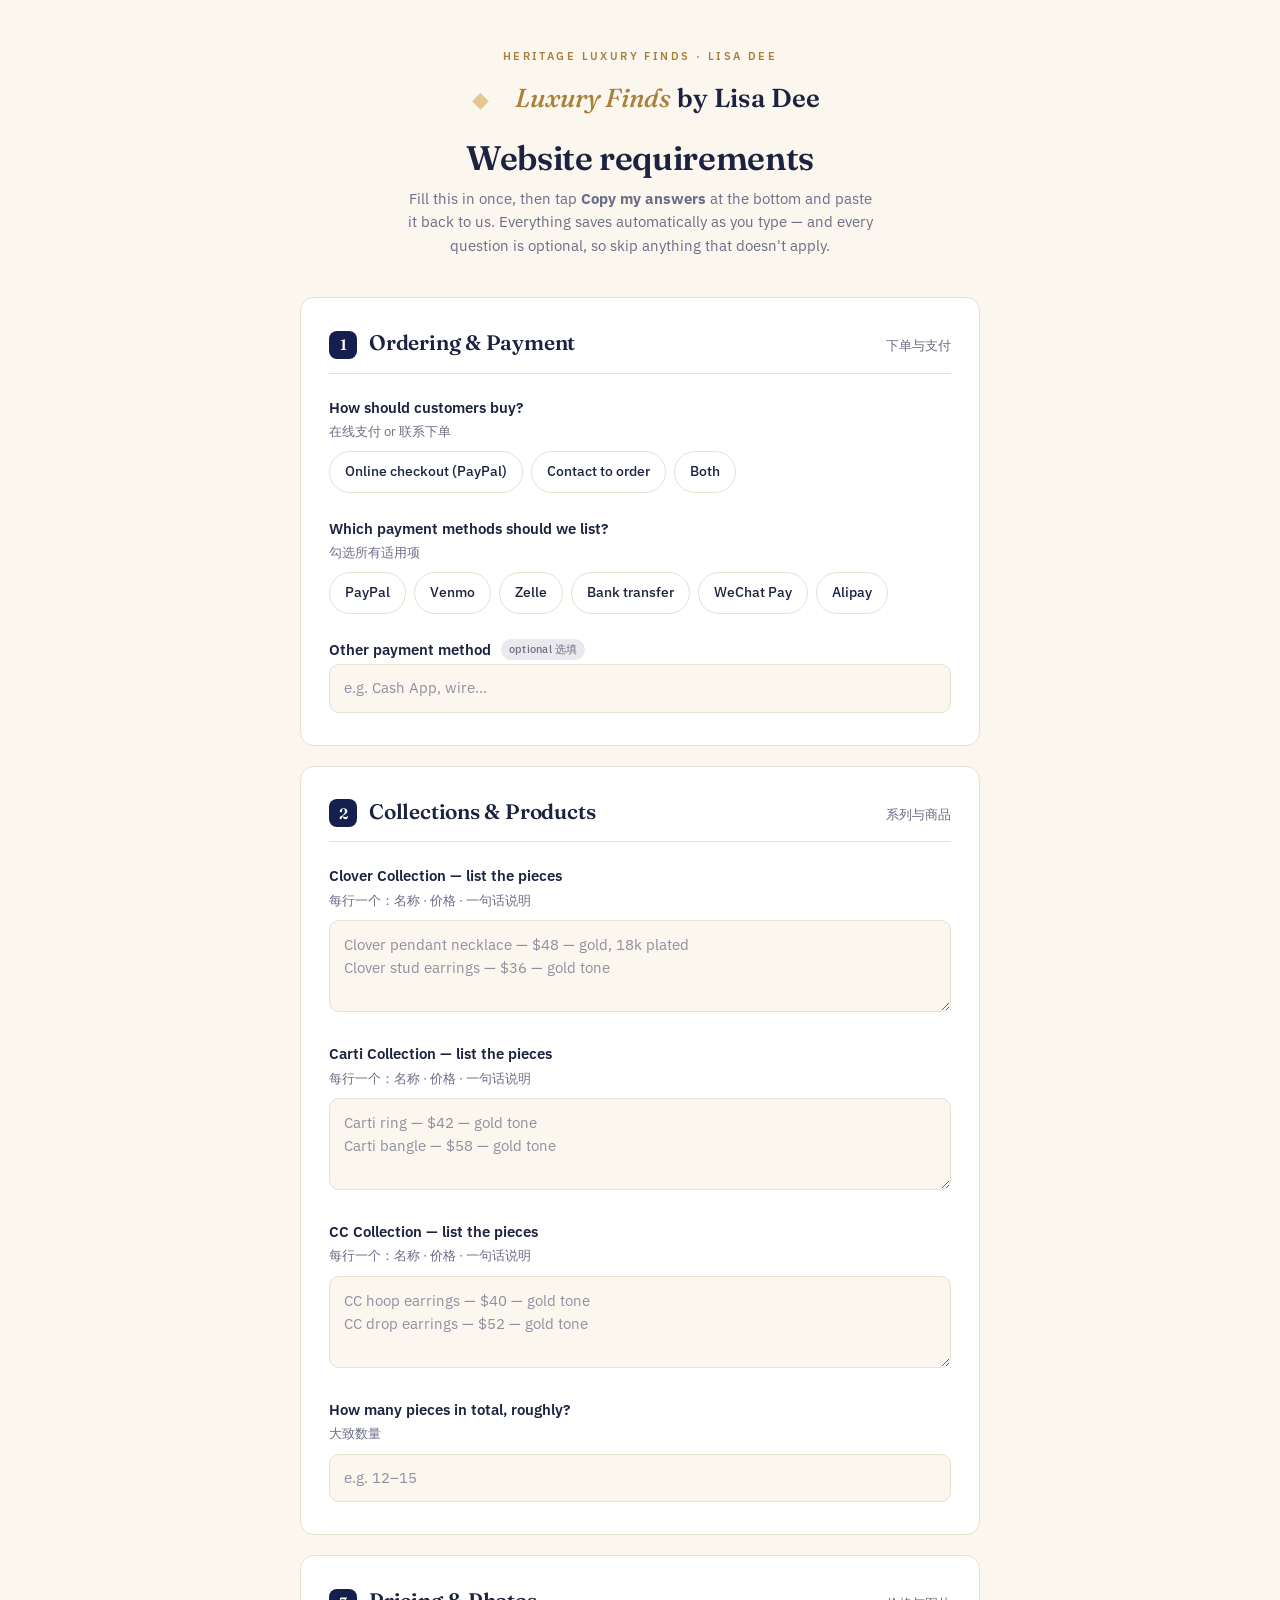
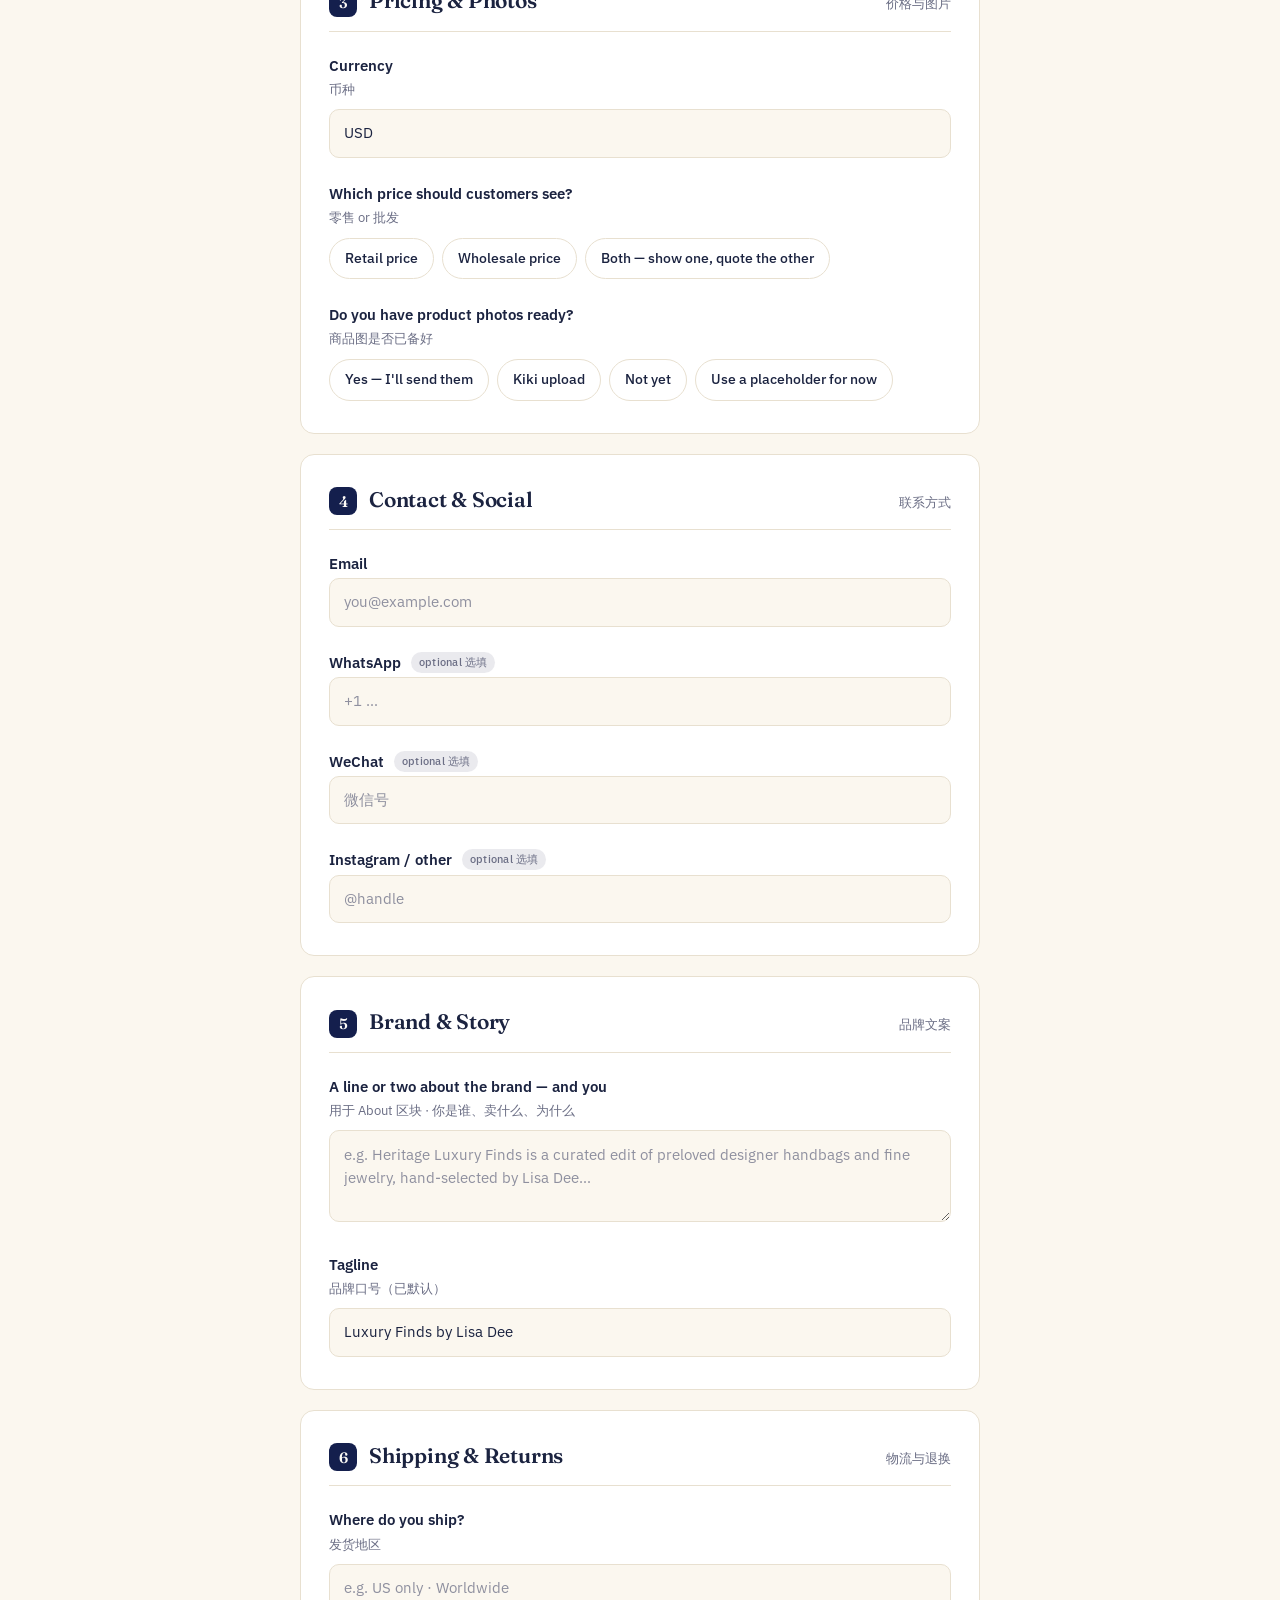
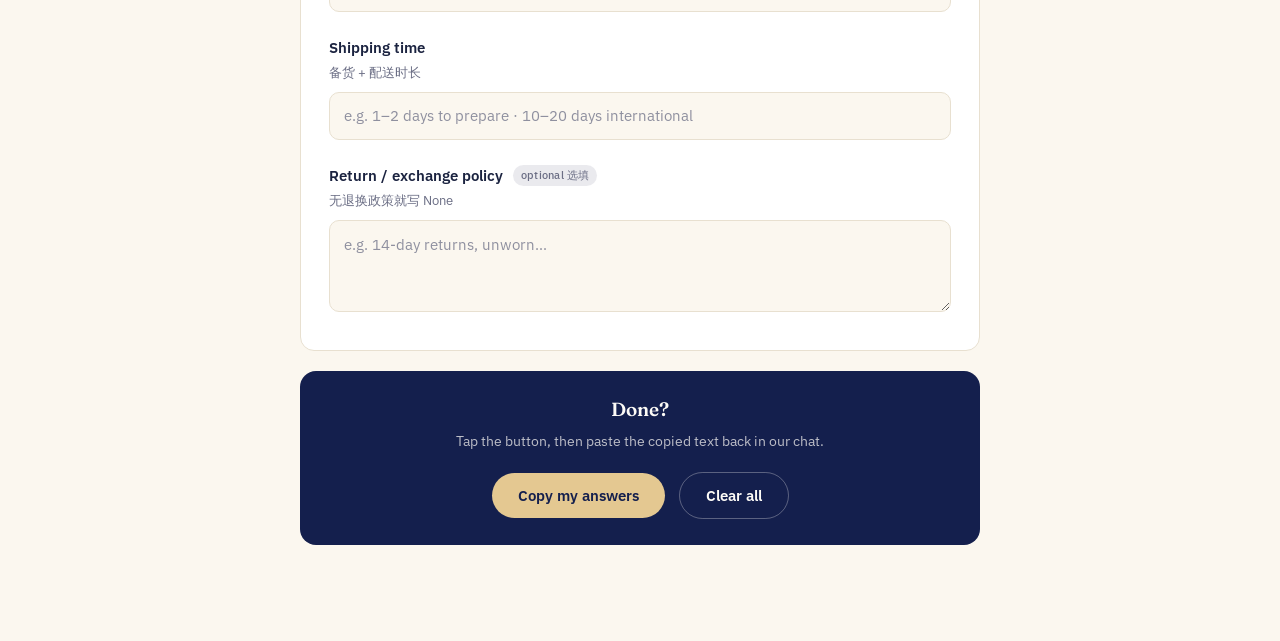
==== commit 7fa3ccf1: "Unify optional tags on remaining fields" ====
--- a/brief.html
+++ b/brief.html
@@ -224,7 +224,7 @@
     </div>
 
     <div class="field" data-sec="Ordering & Payment" data-label="Other payment method">
-      <label class="q" for="otherpay">Other payment method <span class="hint" style="margin-bottom:0">其他支付方式（选填）</span></label>
+      <label class="q" for="otherpay">Other payment method <span class="tag">optional 选填</span></label>
       <input class="text" id="otherpay" type="text" placeholder="e.g. Cash App, wire…">
     </div>
   </section>
@@ -344,8 +344,8 @@
       <input class="text" id="shiptime" type="text" placeholder="e.g. 1–2 days to prepare · 10–20 days international">
     </div>
     <div class="field" data-sec="Shipping & Returns" data-label="Return policy">
-      <label class="q" for="returns">Return / exchange policy</label>
-      <span class="hint">退换政策（无则写 None）</span>
+      <label class="q" for="returns">Return / exchange policy <span class="tag">optional 选填</span></label>
+      <span class="hint">无退换政策就写 None</span>
       <textarea id="returns" placeholder="e.g. 14-day returns, unworn…"></textarea>
     </div>
   </section>
